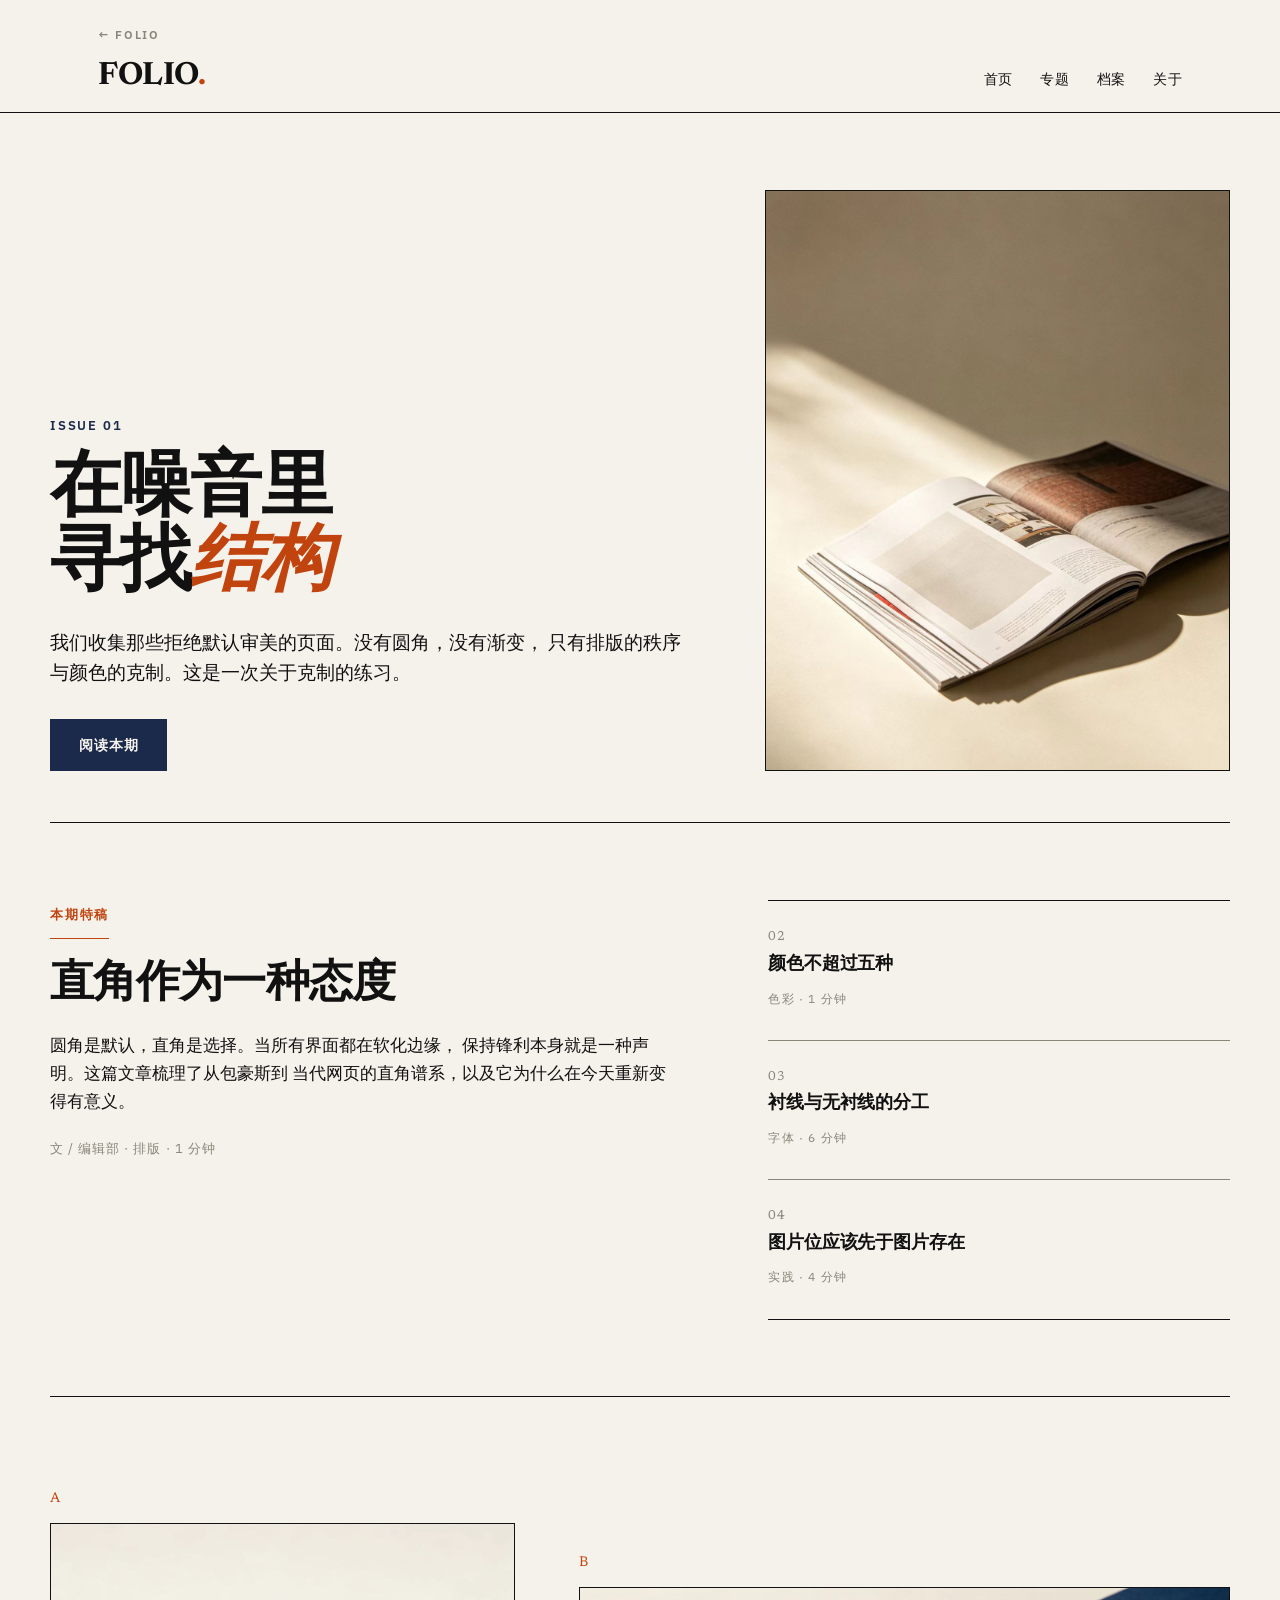
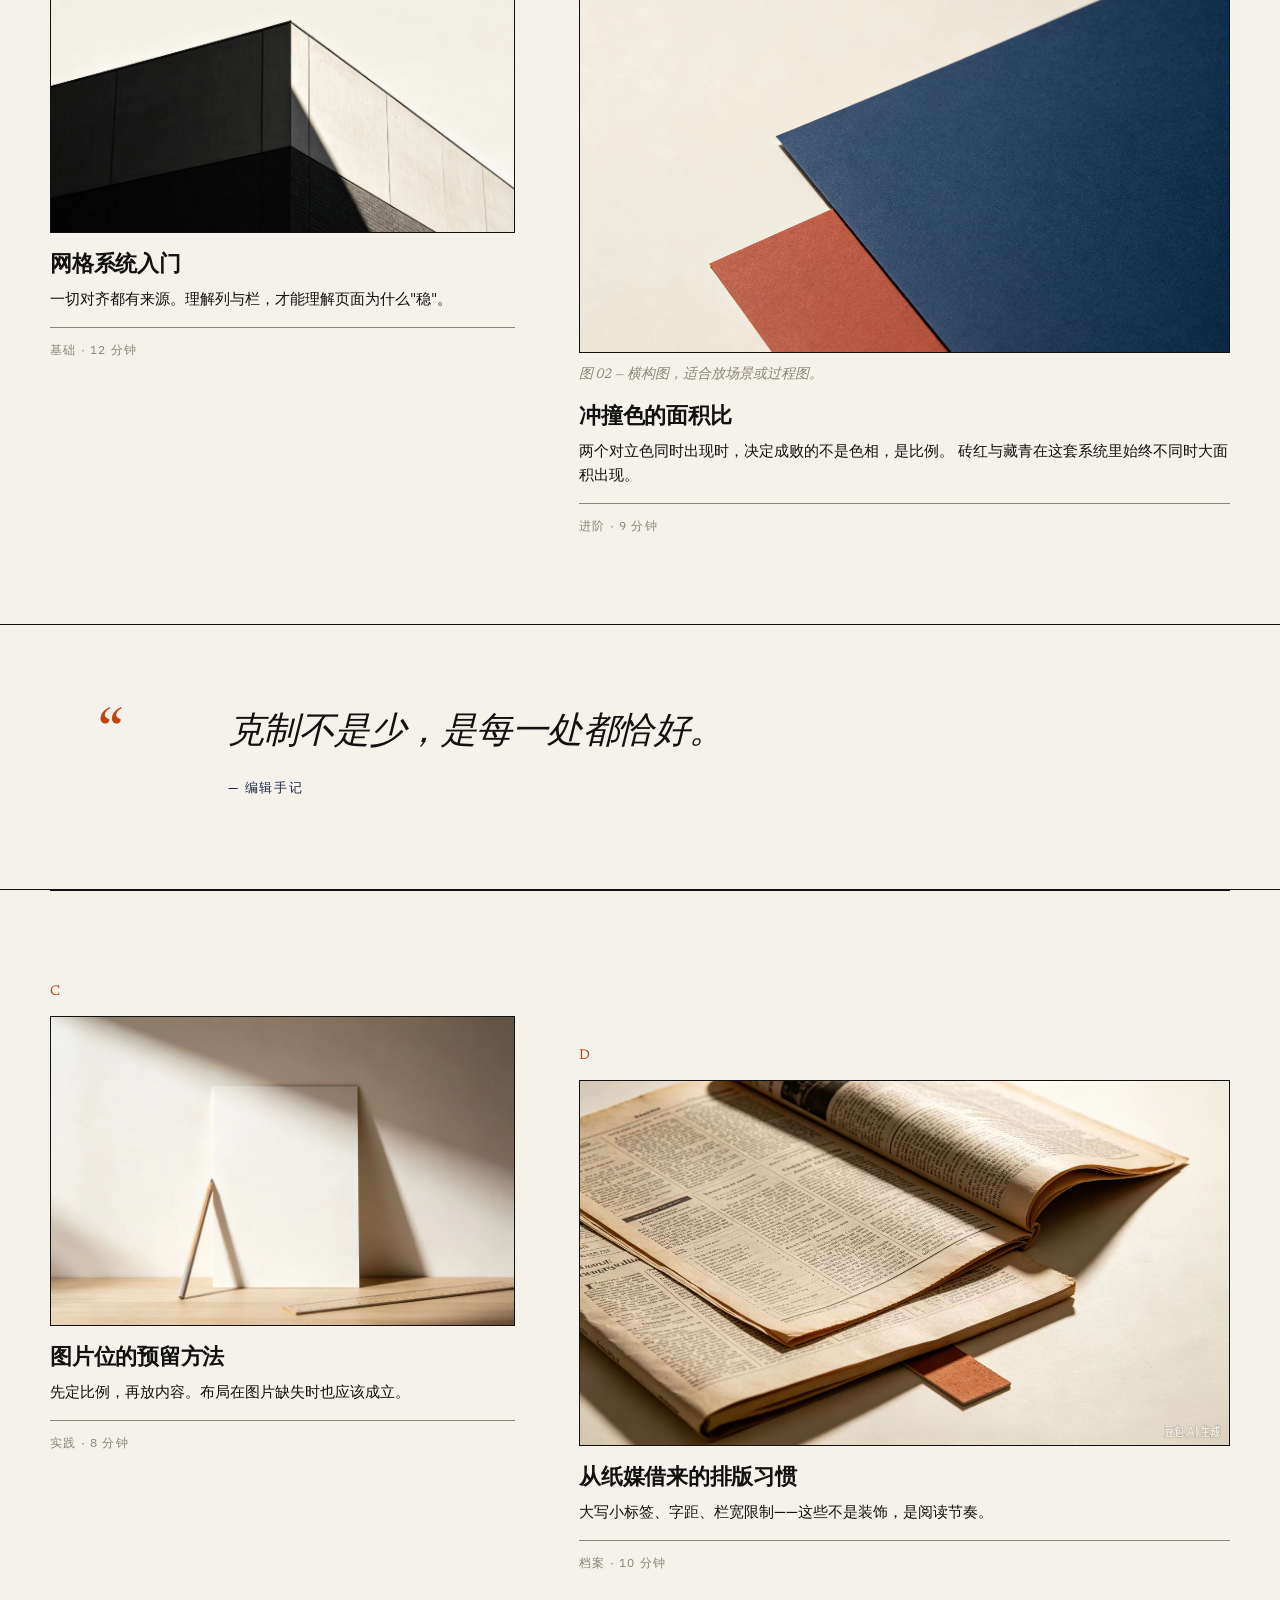
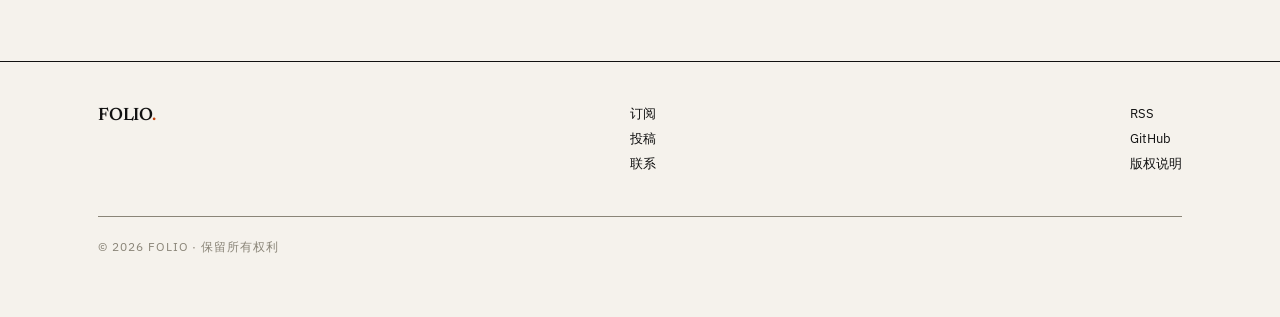
==== issue-01.html @ 06817c26 "Add files via upload" ====
<!DOCTYPE html>
<html lang="zh-CN">
<head>
<meta charset="UTF-8">
<meta name="viewport" content="width=device-width, initial-scale=1.0">
<title>FOLIO — Issue 01 · 在噪音里寻找结构</title>

<link rel="preconnect" href="https://fonts.googleapis.com">
<link rel="preconnect" href="https://fonts.gstatic.com" crossorigin>
<link href="https://fonts.googleapis.com/css2?family=Newsreader:ital,opsz,wght@0,6..72,400;0,6..72,600;0,6..72,700;1,6..72,400&family=IBM+Plex+Sans:wght@400;500;600&display=swap" rel="stylesheet">

<link rel="stylesheet" href="assets/style.css">
</head>
<body>

<header class="masthead">
  <div class="wrap">
    <a class="backlink" href="index.html">&larr; FOLIO</a>
    <div class="masthead__inner">
      <h1 class="masthead__title">FOLIO<span style="color:var(--accent-1)">.</span></h1>
      <nav class="masthead__nav">
        <a class="link-underline" href="index.html">首页</a>
        <span>专题</span>
        <span>档案</span>
        <span>关于</span>
      </nav>
    </div>
  </div>
</header>

<main>

  <!-- HERO · 7:5 非对称 -->
  <section class="hero wrap">
    <div class="reveal">
      <p class="hero__kicker"> Issue 01 </p >
      <h2 class="hero__title">在噪音里<br>寻找<em>结构</em></h2>
      <p class="hero__lede">
        我们收集那些拒绝默认审美的页面。没有圆角，没有渐变，
        只有排版的秩序与颜色的克制。这是一次关于克制的练习。
      </p >
      <a class="hero__cta" href="#feature">阅读本期</a >
    </div>

    <figure class="figure figure--4x5 hero__figure reveal">
      <div class="figure__frame">
        <!-- IMG-SLOT: hero-4x5 -->
        <img data-slot="hero-4x5"
             src="assets/img/issue-01/ad.jpg"
             alt="主视觉图">
      </div>
    </figure>
  </section>

  <!-- 特稿 · 一大两小 -->
  <section class="feature wrap" id="feature">
    <article class="reveal">
      <p class="feature__label">本期特稿</p >
      <h2 class="feature__title">直角作为一种态度</h2>
      <p class="feature__text">
        圆角是默认，直角是选择。当所有界面都在软化边缘，
        保持锋利本身就是一种声明。这篇文章梳理了从包豪斯到
        当代网页的直角谱系，以及它为什么在今天重新变得有意义。
      </p >
      <p class="feature__byline">文 / 编辑部 · 排版 · 1 分钟</p >
    </article>

    <aside class="sidelist reveal">
      <a class="sidelist__item" href="#">
        <span class="sidelist__num">02</span>
        <h3 class="sidelist__title">颜色不超过五种</h3>
        <p class="sidelist__meta">色彩 · 1 分钟</p >
      </a >
      <a class="sidelist__item" href="#">
        <span class="sidelist__num">03</span>
        <h3 class="sidelist__title">衬线与无衬线的分工</h3>
        <p class="sidelist__meta">字体 · 6 分钟</p >
      </a >
      <a class="sidelist__item" href="#">
        <span class="sidelist__num">04</span>
        <h3 class="sidelist__title">图片位应该先于图片存在</h3>
        <p class="sidelist__meta">实践 · 4 分钟</p >
      </a >
    </aside>
  </section>

  <!-- 不对称两栏卡片 -->
  <section class="cards wrap">
    <article class="card reveal">
      <p class="card__num">A</p >
      <figure class="figure figure--3x2">
        <div class="figure__frame">
          <!-- IMG-SLOT: card-a-3x2 -->
          <img data-slot="card-a-3x2"
               src="assets/img/issue-01/ac.jpg"
               alt="卡片 A">
        </div>
      </figure>
      <h3 class="card__title">网格系统入门</h3>
      <p class="card__text">
        一切对齐都有来源。理解列与栏，才能理解页面为什么"稳"。
      </p >
      <p class="card__meta">基础 · 12 分钟</p >
    </article>

    <article class="card reveal">
      <p class="card__num">B</p >
      <figure class="figure figure--16x9">
        <div class="figure__frame">
          <!-- IMG-SLOT: card-b-16x9 -->
          <img data-slot="card-b-16x9"
               src="assets/img/issue-01/ab.jpg"
               alt="卡片 B ">
        </div>
        <figcaption class="figure__caption">
          图 02 — 横构图，适合放场景或过程图。
        </figcaption>
      </figure>
      <h3 class="card__title">冲撞色的面积比</h3>
      <p class="card__text">
        两个对立色同时出现时，决定成败的不是色相，是比例。
        砖红与藏青在这套系统里始终不同时大面积出现。
      </p >
      <p class="card__meta">进阶 · 9 分钟</p >
    </article>
  </section>

  <!-- 引文 · 打破栅格 -->
  <section class="pullquote">
    <div class="wrap pullquote__inner">
      <div class="pullquote__mark reveal" aria-hidden="true">&ldquo;</div>
      <div class="reveal">
        <blockquote>
          克制不是少，是每一处都恰好。
        </blockquote>
        <cite>— 编辑手记</cite>
      </div>
    </div>
  </section>
  <!-- 档案 · 两栏错位 -->
  <section class="cards wrap">
    <article class="card reveal">
      <p class="card__num">C</p >
      <figure class="figure figure--3x2">
        <div class="figure__frame">
          <!-- IMG-SLOT: card-c-3x2 -->
          <img data-slot="card-c-3x2"
               src="assets/img/issue-01/aa.jpg"
               alt="秩序">
        </div>
      </figure>
      <h3 class="card__title">图片位的预留方法</h3>
      <p class="card__text">
        先定比例，再放内容。布局在图片缺失时也应该成立。
      </p >
      <p class="card__meta">实践 · 8 分钟</p >
    </article>

    <article class="card reveal">
      <p class="card__num">D</p >
      <figure class="figure figure--16x9">
        <div class="figure__frame">
          <!-- IMG-SLOT: card-d-16x9 -->
          <img data-slot="card-d-16x9"
               src="assets/img/issue-01/as.jpg"
               alt="安静">
        </div>
      </figure>
      <h3 class="card__title">从纸媒借来的排版习惯</h3>
      <p class="card__text">
        大写小标签、字距、栏宽限制——这些不是装饰，是阅读节奏。
      </p >
      <p class="card__meta">档案 · 10 分钟</p >
    </article>
  </section>

</main>

<footer class="footer">
  <div class="wrap">
    <div class="footer__inner">
      <div><p class="footer__brand">FOLIO<span style="color:var(--accent-1)">.</span></p ></div>
      <div class="footer__col">
        <a class="link-underline" href=" ">订阅</a ><br>
        <a class="link-underline" href="#">投稿</a ><br>
        <a class="link-underline" href="#">联系</a >
      </div>
      <div class="footer__col">
        <a class="link-underline" href="#">RSS</a ><br>
        <a class="link-underline" href="#">GitHub</a ><br>
        <a class="link-underline" href="#">版权说明</a >
      </div>
    </div>
    <p class="footer__legal">© 2026 FOLIO · 保留所有权利</p >
  </div>
</footer>

<script>
// 轻量渐进呈现
(function(){
  var els = document.querySelectorAll('.reveal');
  if(!('IntersectionObserver' in window)){
    els.forEach(function(el){ el.classList.add('is-in'); });
    return;
  }
  var io = new IntersectionObserver(function(entries){
    entries.forEach(function(e){
      if(e.isIntersecting){
        e.target.classList.add('is-in');
        io.unobserve(e.target);
      }
    });
  }, { rootMargin:'0px 0px -8% 0px', threshold:0.08 });

  els.forEach(function(el, i){
    el.style.transitionDelay = (i % 3) * 60 + 'ms';
    io.observe(el);
  });
})();
</script>

</body>
</html>
---- assets/style.css ----
:root{
  --ink:      #111111;
  --paper:    #F5F2EC;
  --muted:    #8A8578;
  --accent-1: #C1440E;
  --accent-2: #1B2A4A;

  --serif: "Newsreader", Georgia, serif;
  --sans:  "IBM Plex Sans", -apple-system, sans-serif;

  --gutter: clamp(1.25rem, 4vw, 3rem);
}

*,*::before,*::after{ box-sizing:border-box; }
html{ -webkit-text-size-adjust:100%; scroll-behavior:smooth; }

body{
  margin:0;
  background:var(--paper);
  color:var(--ink);
  font-family:var(--sans);
  font-size:17px;
  line-height:1.6;
  -webkit-font-smoothing:antialiased;
}

a{ color:var(--accent-1); text-decoration:none; position:relative; }
img{ display:block; max-width:100%; height:auto; }
hr{ border:0; border-top:1px solid var(--ink); margin:0; }

.wrap{ max-width:1180px; margin:0 auto; padding:0 var(--gutter); }

/* ---------- 下划线从左划入 ---------- */
.link-underline{
  background-image:linear-gradient(var(--accent-1), var(--accent-1));
  background-size:0% 1px;
  background-position:0 100%;
  background-repeat:no-repeat;
  transition:background-size .35s cubic-bezier(.2,.7,.2,1);
  padding-bottom:1px;
}
.link-underline:hover,
.link-underline:focus-visible{ background-size:100% 1px; }

/* ---------- 焦点态 ---------- */
:focus-visible{
  outline:2px solid var(--accent-2);
  outline-offset:3px;
}

/* ---------- 渐进呈现 ---------- */
.reveal{
  opacity:0;
  transform:translateY(14px);
  transition:opacity .7s ease, transform .7s cubic-bezier(.2,.7,.2,1);
}
.reveal.is-in{ opacity:1; transform:none; }
@media (prefers-reduced-motion:reduce){
  .reveal{ opacity:1; transform:none; transition:none; }
  .link-underline{ transition:none; }
}

/* ---------- 页眉 ---------- */
.masthead{ border-bottom:1px solid var(--ink); padding:1.25rem 0; }
.masthead__inner{
  display:flex; align-items:baseline; justify-content:space-between;
  gap:1.5rem; flex-wrap:wrap;
}
.masthead__title{
  font-family:var(--serif); font-weight:700;
  font-size:clamp(1.5rem, 3vw, 2rem);
  letter-spacing:-0.015em; margin:0; line-height:1;
}
.masthead__nav{
  display:flex; gap:1.75rem;
  font-size:0.875rem; letter-spacing:0.02em; text-transform:uppercase;
}
.masthead__nav a{ color:var(--ink); }
.masthead__nav a[aria-current]{ color:var(--accent-1); }
/* ---------- HERO · 非对称 7:5 ---------- */
.hero{
  display:grid;
  grid-template-columns:1fr;
  gap:2.5rem;
  padding:clamp(2.5rem,6vw,5rem) 0 clamp(2rem,4vw,3.5rem);
}
@media (min-width:860px){
  .hero{
    grid-template-columns:7fr 5fr;
    gap:4rem;
    align-items:end;
  }
  .hero__figure{ margin-bottom:-2.5rem; }  /* 让图越界一点，打破栅格 */
}
.hero__kicker{
  font-size:0.8125rem; letter-spacing:0.14em; text-transform:uppercase;
  color:var(--accent-2); margin:0 0 1.25rem; font-weight:600;
}
.hero__title{
  font-family:var(--serif); font-weight:600;
  font-size:clamp(2.25rem, 6.5vw, 4.5rem);
  line-height:1.02; letter-spacing:-0.025em;
  margin:0 0 1.5rem; max-width:16ch;
}
.hero__title em{ font-style:italic; color:var(--accent-1); }
.hero__lede{
  font-size:clamp(1.0625rem, 1.5vw, 1.25rem);
  line-height:1.55; max-width:58ch; margin:0 0 2rem;
}
.hero__cta{
  display:inline-block;
  font-size:0.875rem; font-weight:600;
  letter-spacing:0.06em; text-transform:uppercase;
  color:var(--paper); background:var(--accent-2);
  padding:0.875rem 1.75rem; border:1px solid var(--accent-2);
  transition:background .25s ease, color .25s ease;
}
.hero__cta:hover,
.hero__cta:focus-visible{
  background:var(--paper); color:var(--accent-2);
  text-decoration:none;
}

/* ---------- 图片位 ---------- */
.figure{ margin:0; }
.figure__frame{
  border:1px solid var(--ink);
  overflow:hidden;
  background:var(--paper);
  transition:border-color .3s ease;
}
.figure__frame img{ width:100%; height:100%; object-fit:cover; }
.figure__caption{
  font-family:var(--serif); font-style:italic;
  font-size:0.875rem; color:var(--muted);
  margin-top:0.75rem; line-height:1.45; max-width:42ch;
}
.figure--4x5 .figure__frame{ aspect-ratio:4/5; }
.figure--3x2 .figure__frame{ aspect-ratio:3/2; }
.figure--16x9 .figure__frame{ aspect-ratio:16/9; }

/* hover 时边框变强调色（只在卡片里触发） */
.card:hover .figure__frame,
.card:focus-within .figure__frame{ border-color:var(--accent-1); }

/* ---------- 主内容区 · 一大两小 ---------- */
.feature{
  display:grid;
  grid-template-columns:1fr;
  gap:3rem;
  padding:clamp(3rem,6vw,5rem) 0;
  border-top:1px solid var(--ink);
}
@media (min-width:860px){
  .feature{
    grid-template-columns:7fr 5fr;
    gap:4.5rem;
  }
}

.feature__label{
  font-size:0.8125rem; letter-spacing:0.14em; text-transform:uppercase;
  color:var(--accent-1); font-weight:600;
  margin:0 0 1.5rem;
  padding-bottom:0.75rem;
  border-bottom:1px solid var(--accent-1);
  display:inline-block;
}
.feature__title{
  font-family:var(--serif); font-weight:600;
  font-size:clamp(1.75rem, 3.6vw, 2.75rem);
  line-height:1.08; letter-spacing:-0.02em;
  margin:0 0 1.25rem;
}
.feature__text{
  font-size:1.0625rem; line-height:1.65;
  margin:0 0 1.5rem;
  max-width:62ch;
}
.feature__byline{
  font-size:0.8125rem; letter-spacing:0.08em; text-transform:uppercase;
  color:var(--muted);
}

/* 侧栏列表 · 非等权 */
.sidelist{ display:flex; flex-direction:column; gap:0; }
.sidelist__item{
  display:block;
  padding:1.25rem 0;
  border-top:1px solid var(--muted);
  color:var(--ink);
}
.sidelist__item:first-child{ border-top:1px solid var(--ink); }
.sidelist__item:last-child{ border-bottom:1px solid var(--ink); }
.sidelist__item:hover{ text-decoration:none; }
.sidelist__item:hover .sidelist__title{ color:var(--accent-1); }
.sidelist__num{
  font-family:var(--serif); font-size:0.8125rem;
  color:var(--muted); font-variant-numeric:tabular-nums;
  letter-spacing:0.05em;
}
.sidelist__title{
  font-family:var(--serif); font-weight:600;
  font-size:1.125rem; line-height:1.25; letter-spacing:-0.01em;
  margin:0.35rem 0 0.5rem;
  transition:color .25s ease;
}
.sidelist__meta{
  font-size:0.75rem; letter-spacing:0.1em; text-transform:uppercase;
  color:var(--muted);
}
/* ---------- 卡片行 · 不对称两栏 ---------- */
.cards{
  display:grid;
  grid-template-columns:1fr;
  gap:3rem;
  padding:clamp(3rem,6vw,5rem) 0;
  border-top:1px solid var(--ink);
}
@media (min-width:760px){
  .cards{ grid-template-columns:5fr 7fr; gap:4rem; align-items:start; }
  .cards > :nth-child(2){ margin-top:4rem; } /* 故意错位 */
}
.card{ display:flex; flex-direction:column; }
.card__num{
  font-family:var(--serif); font-size:0.875rem;
  color:var(--accent-1); margin-bottom:0.75rem;
  font-variant-numeric:tabular-nums;
}
.card__title{
  font-family:var(--serif); font-weight:600;
  font-size:1.375rem; line-height:1.2; letter-spacing:-0.01em;
  margin:1.25rem 0 0.5rem;
}
.card__text{ font-size:0.9375rem; line-height:1.6; margin:0; }
.card__meta{
  font-size:0.75rem; letter-spacing:0.1em; text-transform:uppercase;
  color:var(--muted); margin-top:1rem;
  padding-top:0.75rem; border-top:1px solid var(--muted);
}

/* ---------- 引文带 · 打破栅格 ---------- */
.pullquote{
  border-top:1px solid var(--ink);
  border-bottom:1px solid var(--ink);
  padding:clamp(3rem,7vw,5.5rem) 0;
}
.pullquote__inner{
  display:grid;
  grid-template-columns:1fr;
  gap:1.5rem;
}
@media (min-width:760px){
  .pullquote__inner{ grid-template-columns:1fr 9fr; }
}
.pullquote__mark{
  font-family:var(--serif); font-size:4rem;
  line-height:0.8; color:var(--accent-1);
}
.pullquote blockquote{
  font-family:var(--serif); font-weight:400; font-style:italic;
  font-size:clamp(1.375rem, 3.5vw, 2.25rem);
  line-height:1.22; letter-spacing:-0.015em;
  margin:0 0 1rem; max-width:26ch;
}
.pullquote cite{
  font-family:var(--sans); font-style:normal;
  font-size:0.8125rem; letter-spacing:0.14em; text-transform:uppercase;
  color:var(--accent-2);
}

/* ---------- 页脚 ---------- */
.footer{ border-top:1px solid var(--ink); padding:2.5rem 0 3rem; }
.footer__inner{
  display:flex; justify-content:space-between; align-items:flex-start;
  gap:2rem; flex-wrap:wrap;
}
.footer__brand{
  font-family:var(--serif); font-size:1.125rem; font-weight:600;
  letter-spacing:-0.01em; margin:0;
}
.footer__col{ font-size:0.8125rem; line-height:1.9; color:var(--muted); }
.footer__col a{ color:var(--ink); }
.footer__legal{
  margin-top:2.5rem; padding-top:1.25rem;
  border-top:1px solid var(--muted);
  font-size:0.75rem; letter-spacing:0.08em; text-transform:uppercase;
  color:var(--muted);
}

/* =========================================================
   FOLIO 入口页 · 返回链接 / 目录入口
   —— 抽出 CSS 后新增的部分，供 index.html 与 issue-01.html 共用
   颜色仍只用上面 5 个变量；无圆角、无渐变、无阴影
   ========================================================= */

/* 返回上级入口（issue-01.html 页眉左侧） */
.backlink{
  display:inline-block;
  font-size:0.75rem; font-weight:600;
  letter-spacing:0.14em; text-transform:uppercase;
  color:var(--muted);
  margin-bottom:1rem;
}
.backlink:hover,
.backlink:focus-visible{ color:var(--accent-1); }

/* 页眉题记 */
.masthead__epigraph{
  font-family:var(--serif); font-style:italic;
  font-size:0.9375rem; color:var(--muted);
  margin:0; max-width:38ch;
}

/* 期次入口块 */
.band{ padding-top:clamp(2.5rem,6vw,4.5rem); }
.entry{
  display:block;
  padding:clamp(2.5rem,6vw,4.5rem) 0;
  border-top:1px solid var(--ink);
  border-bottom:1px solid var(--ink);
  color:var(--ink);
}
.entry:hover,
.entry:focus-visible{ text-decoration:none; }
.entry__label{
  display:inline-block;
  font-size:0.8125rem; font-weight:600;
  letter-spacing:0.14em; text-transform:uppercase;
  color:var(--accent-1);
  margin:0 0 1.25rem;
}
.entry__title{
  font-family:var(--serif); font-weight:600;
  font-size:clamp(1.75rem, 4.5vw, 3rem);
  line-height:1.06; letter-spacing:-0.02em;
  margin:0 0 1rem; max-width:20ch;
  transition:color .25s ease;
}
.entry:hover .entry__title{ color:var(--accent-1); }
.entry__text{
  font-size:1.0625rem; line-height:1.65;
  margin:0 0 1.75rem; max-width:56ch;
}
.entry__cta{
  display:inline-block;
  font-size:0.875rem; font-weight:600;
  letter-spacing:0.06em; text-transform:uppercase;
  color:var(--paper); background:var(--accent-2);
  padding:0.875rem 1.75rem; border:1px solid var(--accent-2);
  transition:background .25s ease, color .25s ease;
}
.entry:hover .entry__cta,
.entry:focus-visible .entry__cta{
  background:var(--paper); color:var(--accent-2);
}
@media (prefers-reduced-motion:reduce){
  .entry__title, .entry__cta{ transition:none; }
}
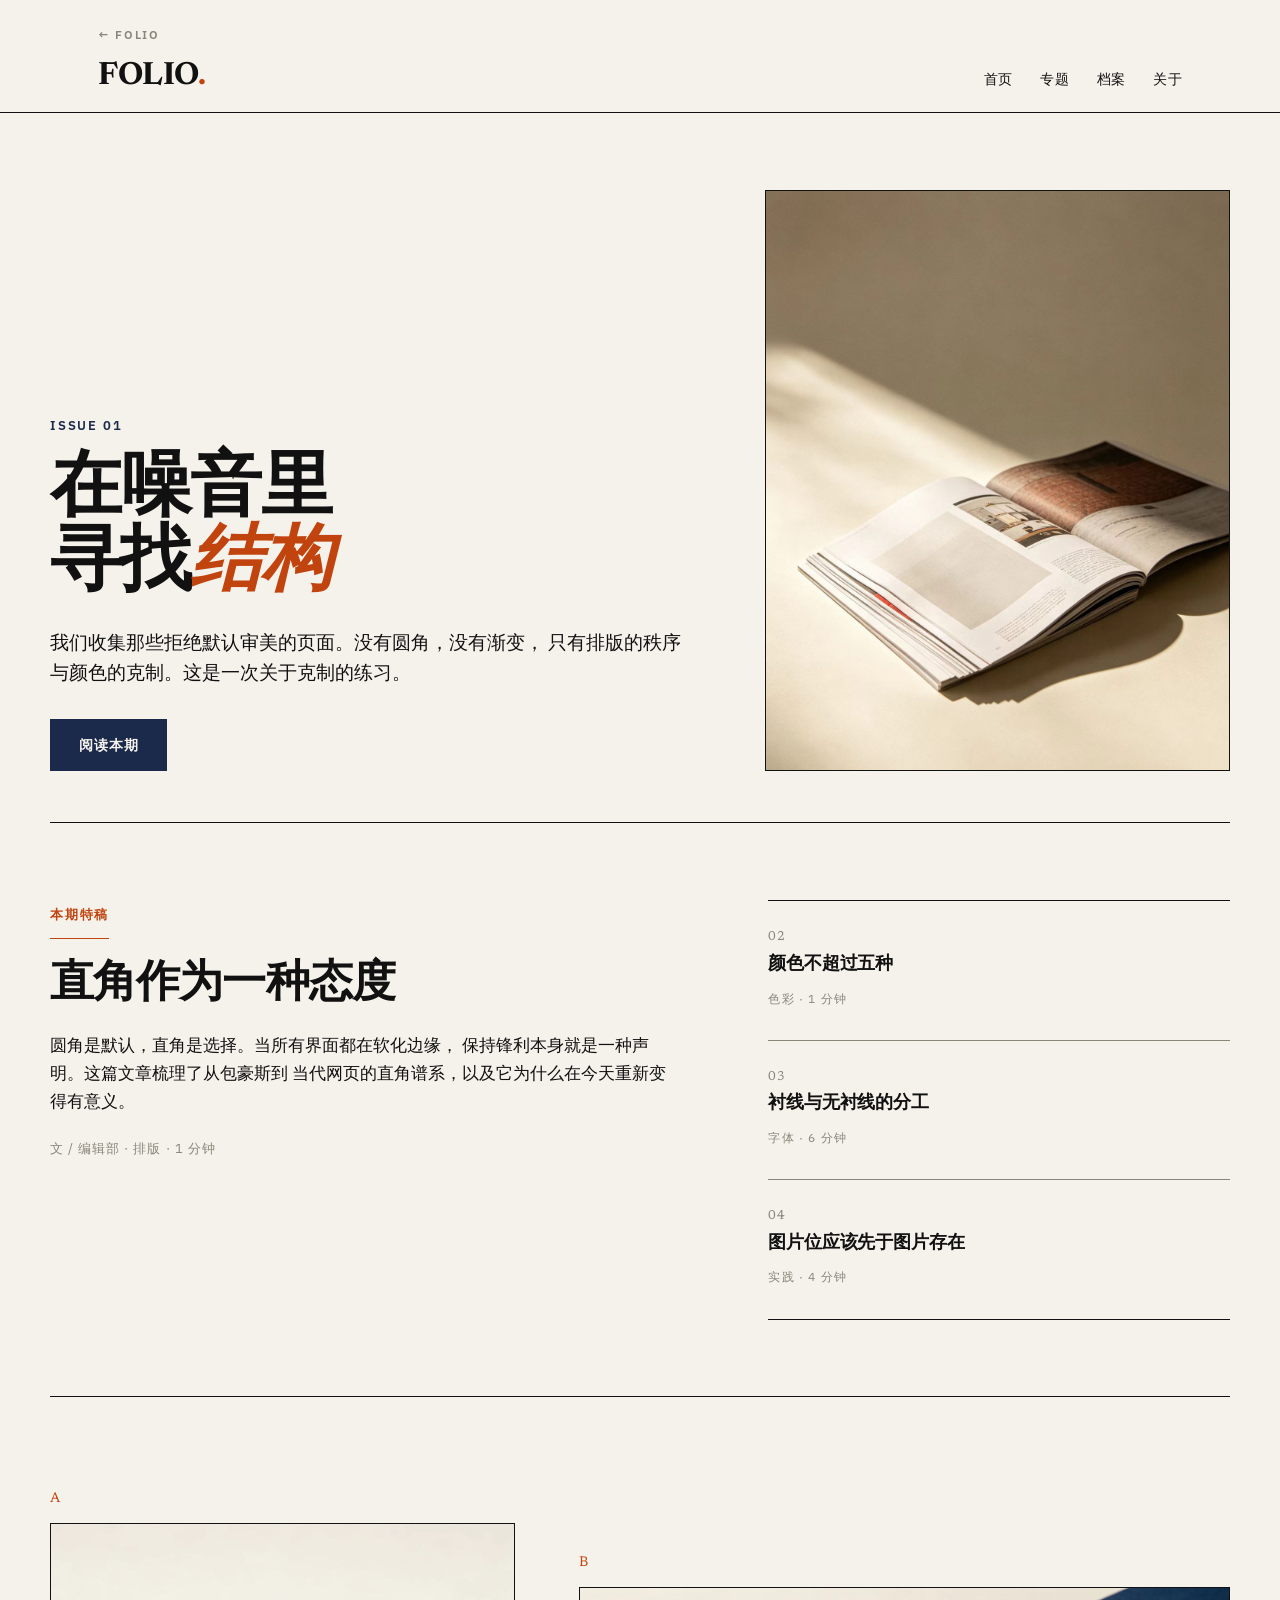
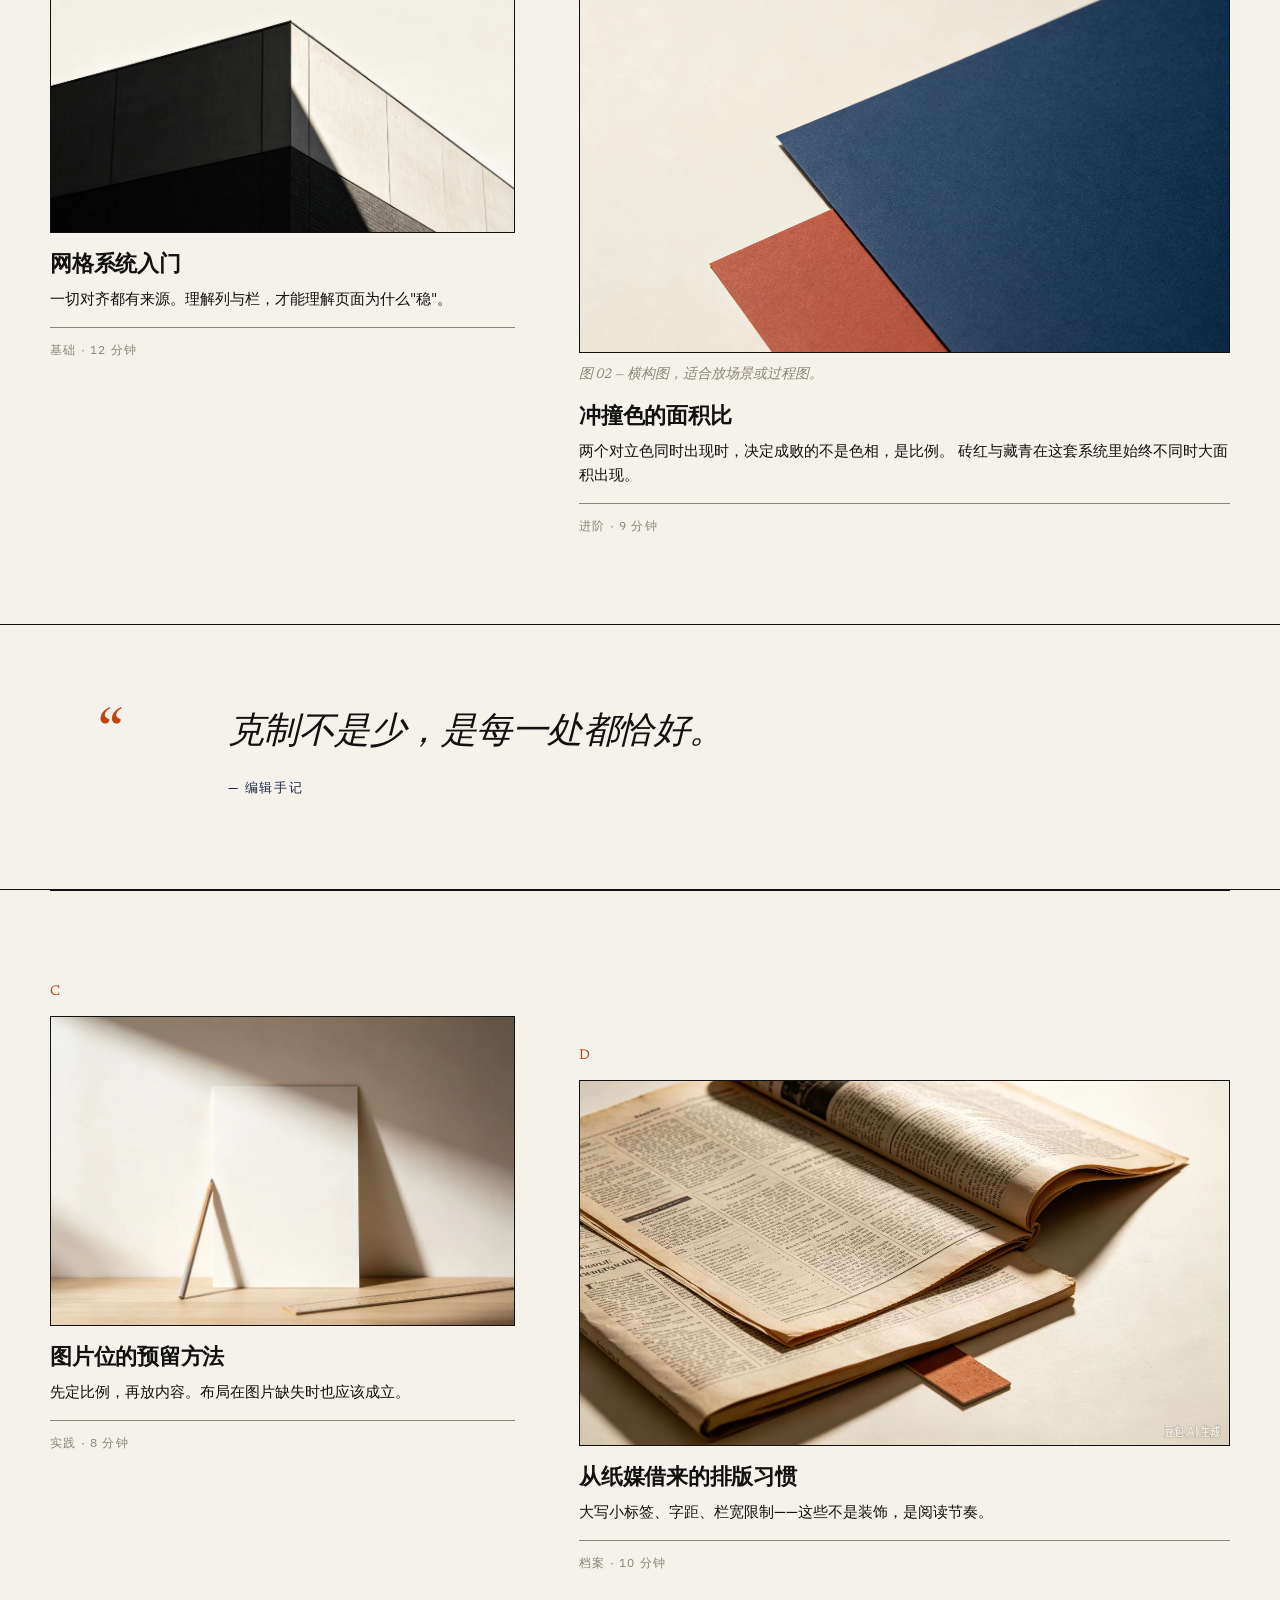
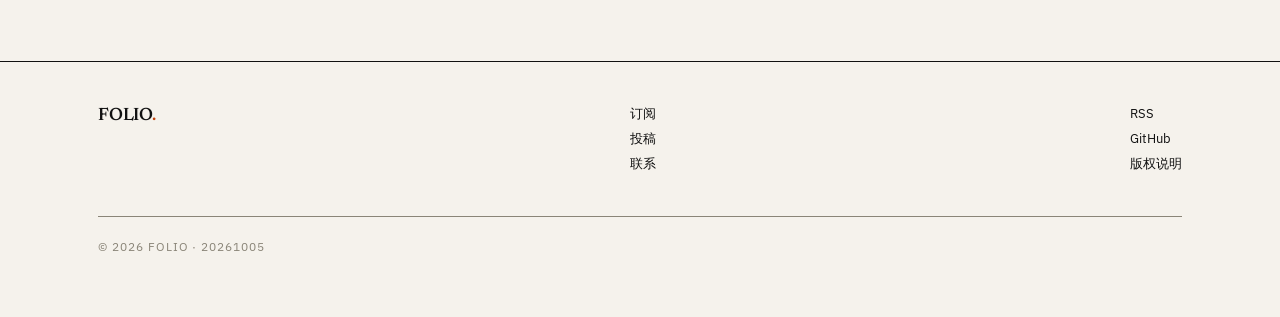
==== commit 37074e8e: "Update footer legal text with new date" ====
--- a/issue-01.html
+++ b/issue-01.html
@@ -191,7 +191,7 @@
         <a class="link-underline" href="#">版权说明</a >
       </div>
     </div>
-    <p class="footer__legal">© 2026 FOLIO · 保留所有权利</p >
+    <p class="footer__legal">© 2026 FOLIO · 20261005</p >
   </div>
 </footer>
 
